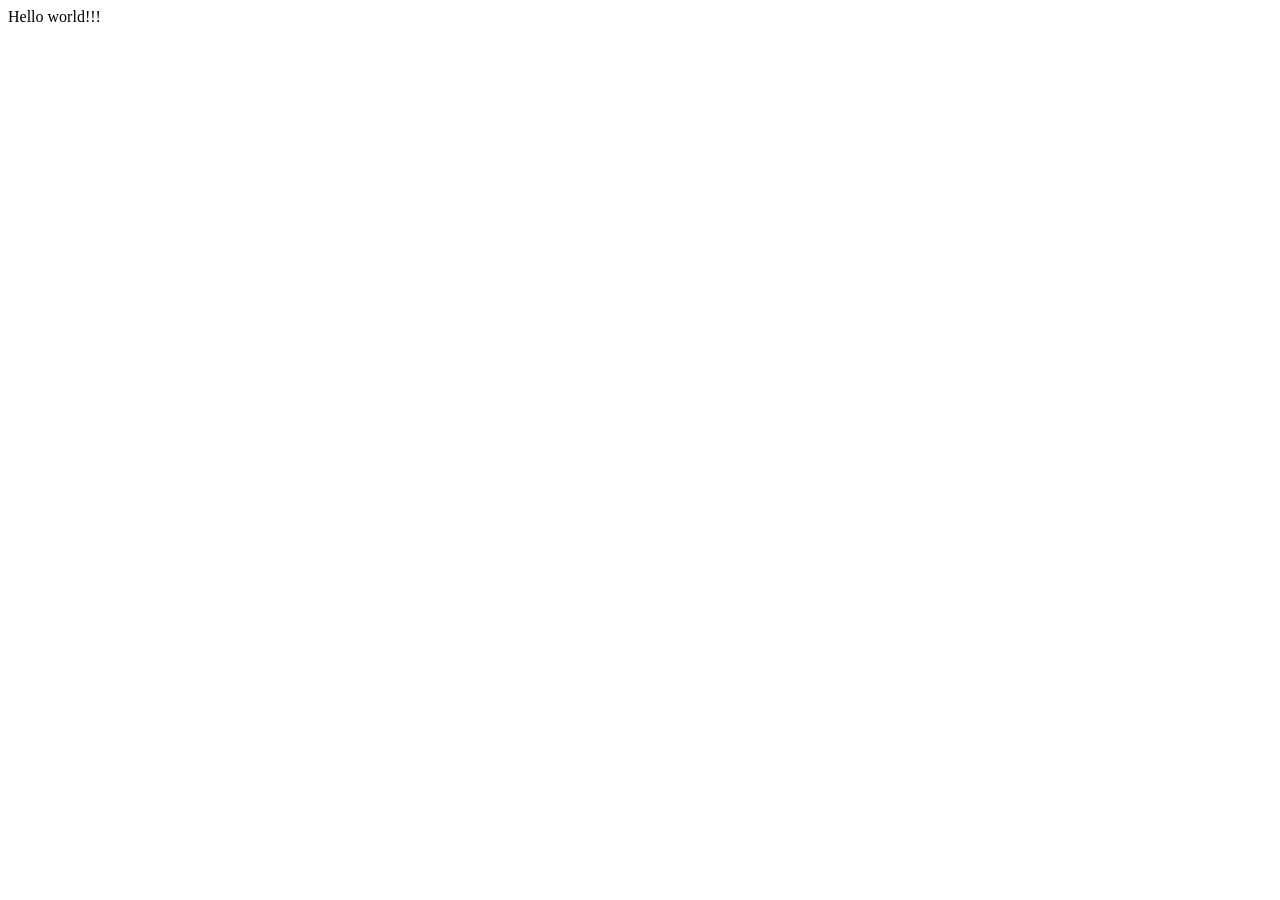
==== index.html @ 6c28f309 "Update index.html" ====
<html>
<head>
	<script>
	(function(I,n,f,o,b,i,p){
	I[b]=I[b]||function(){(I[b].q=I[b].q||[]).push(arguments)};
	I[b].t=1*new Date();i=n.createElement(f);i.async=1;i.src=o;
	p=n.getElementsByTagName(f)[0];p.parentNode.insertBefore(i,p)})
	(window,document,'script','https://livechat.infobip.com/widget.js','liveChat');
	
	liveChat('init', '9d4415fe-20f4-46cb-b351-eab31178dff6');
	</script>
</head>
<body>
Hello world!!!
</body>
</html>
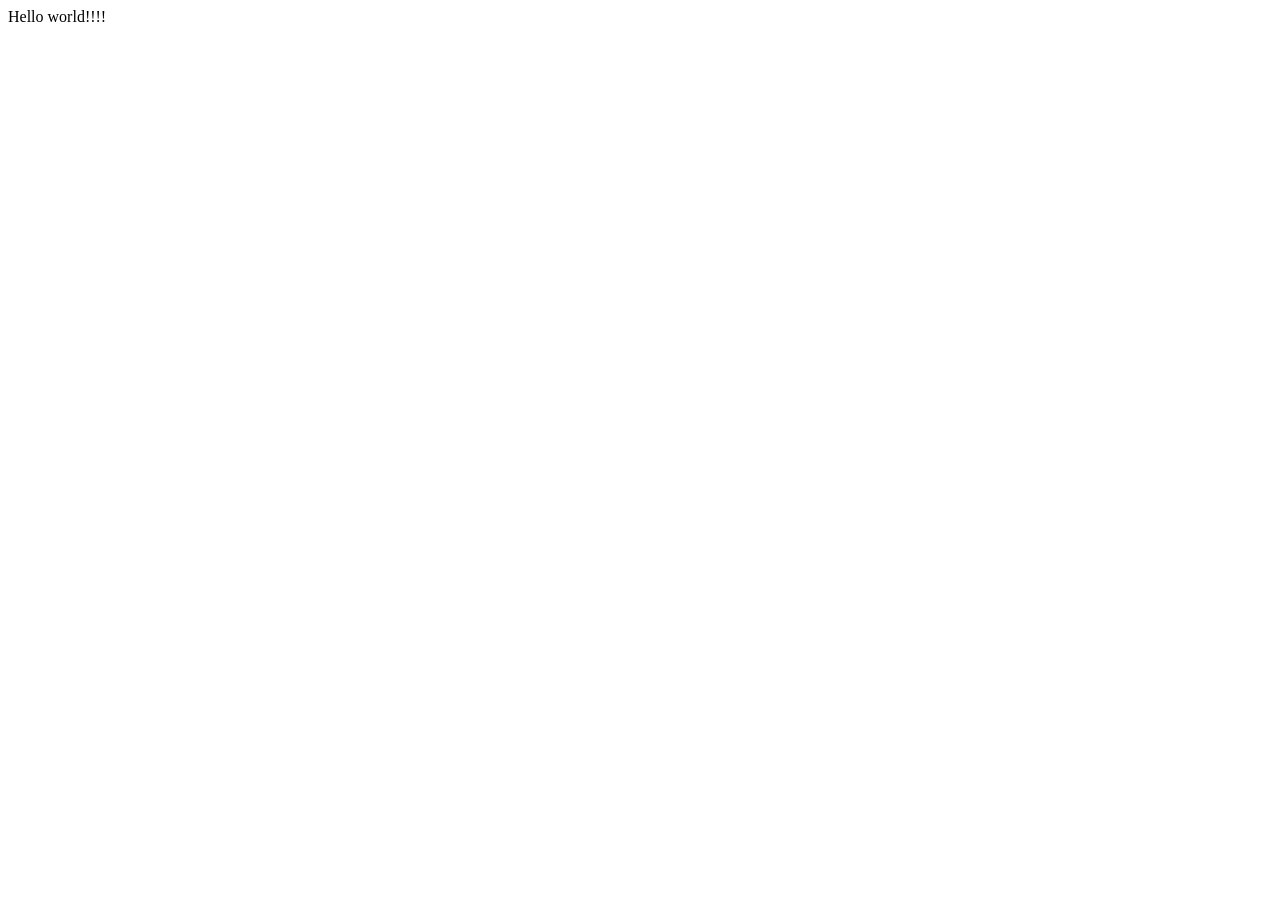
==== commit ccf8b290: "Update index.html" ====
--- a/index.html
+++ b/index.html
@@ -11,6 +11,6 @@
 	</script>
 </head>
 <body>
-Hello world!!!
+Hello world!!!!
 </body>
 </html>
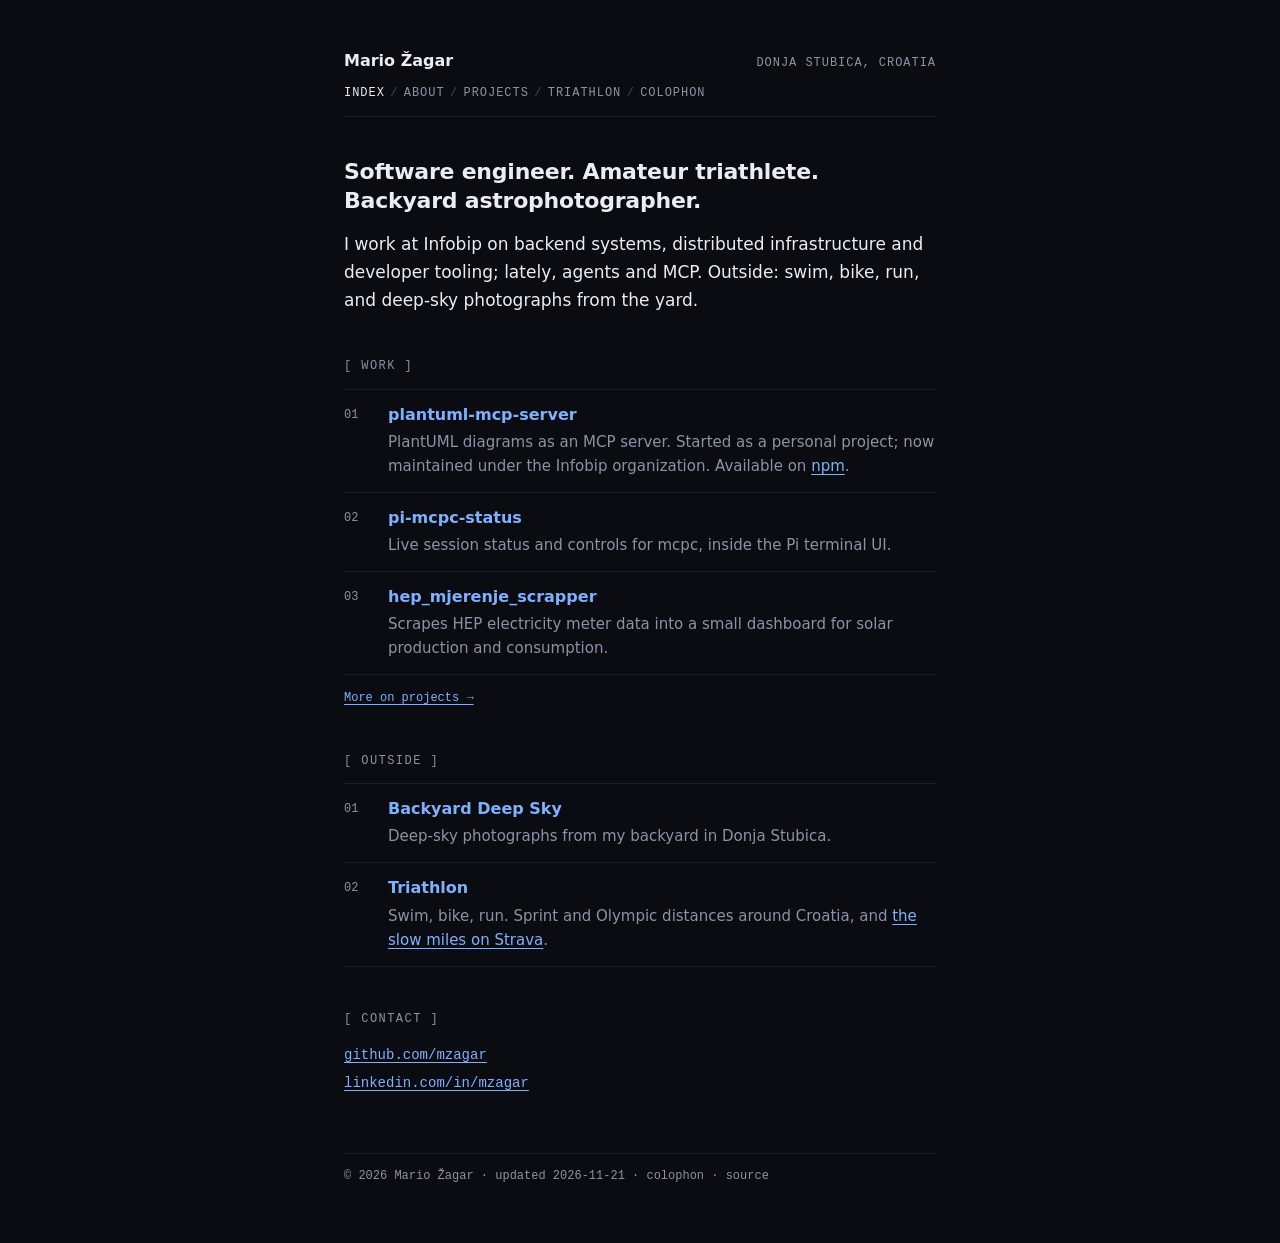
==== commit 55d70c5a: "Replace placeholder with a plain personal index Add a shared stylesheet, favicon, and pages for abou" ====
--- a/index.html
+++ b/index.html
@@ -1,16 +1,99 @@
-<html>
+<!DOCTYPE html>
+<html lang="en">
 <head>
-	<script>
-	(function(I,n,f,o,b,i,p){
-	I[b]=I[b]||function(){(I[b].q=I[b].q||[]).push(arguments)};
-	I[b].t=1*new Date();i=n.createElement(f);i.async=1;i.src=o;
-	p=n.getElementsByTagName(f)[0];p.parentNode.insertBefore(i,p)})
-	(window,document,'script','https://livechat.infobip.com/widget.js','liveChat');
-	
-	liveChat('init', '9d4415fe-20f4-46cb-b351-eab31178dff6');
-	</script>
+<meta charset="utf-8">
+<meta name="viewport" content="width=device-width, initial-scale=1">
+<title>Mario Žagar — software engineer</title>
+<meta name="description" content="Mario Žagar, software engineer in Donja Stubica, Croatia. Backend systems, developer tooling, triathlon and deep-sky photography.">
+<link rel="canonical" href="https://mzagar.github.io/">
+<meta name="theme-color" content="#0a0c11">
+<meta property="og:type" content="website">
+<meta property="og:site_name" content="Mario Žagar">
+<meta property="og:title" content="Mario Žagar — software engineer">
+<meta property="og:description" content="Backend systems, developer tooling, triathlon and deep-sky photography.">
+<meta property="og:url" content="https://mzagar.github.io/">
+<meta name="twitter:card" content="summary">
+<link rel="icon" href="/favicon.svg" type="image/svg+xml">
+<link rel="stylesheet" href="/style.css">
 </head>
 <body>
-Hello world!!!!
+<div class="wrap">
+
+<header class="site-head">
+  <div class="row">
+    <a class="site-name" href="/">Mario Žagar</a>
+    <span class="site-place">Donja Stubica, Croatia</span>
+  </div>
+  <nav class="site-nav" aria-label="Site">
+    <a href="/" aria-current="page">index</a><span class="sep">/</span><a href="/about/">about</a><span class="sep">/</span><a href="/projects/">projects</a><span class="sep">/</span><a href="/triathlon/">triathlon</a><span class="sep">/</span><a href="/colophon/">colophon</a>
+  </nav>
+</header>
+
+<main>
+  <h1>Software engineer. Amateur triathlete. Backyard astrophotographer.</h1>
+  <p class="lede">I work at Infobip on backend systems, distributed infrastructure and developer tooling; lately, agents and MCP. Outside: swim, bike, run, and deep-sky photographs from the yard.</p>
+
+  <section>
+    <h2>[ work ]</h2>
+    <ol class="entries">
+      <li>
+        <span class="num">01</span>
+        <div>
+          <p class="entry-title"><a href="https://github.com/infobip/plantuml-mcp-server">plantuml-mcp-server</a></p>
+          <p class="entry-desc">PlantUML diagrams as an MCP server. Started as a personal project; now maintained under the Infobip organization. Available on <a href="https://www.npmjs.com/package/plantuml-mcp-server">npm</a>.</p>
+        </div>
+      </li>
+      <li>
+        <span class="num">02</span>
+        <div>
+          <p class="entry-title"><a href="https://github.com/mzagar/pi-mcpc-status">pi-mcpc-status</a></p>
+          <p class="entry-desc">Live session status and controls for mcpc, inside the Pi terminal UI.</p>
+        </div>
+      </li>
+      <li>
+        <span class="num">03</span>
+        <div>
+          <p class="entry-title"><a href="https://github.com/mzagar/hep_mjerenje_scrapper">hep_mjerenje_scrapper</a></p>
+          <p class="entry-desc">Scrapes HEP electricity meter data into a small dashboard for solar production and consumption.</p>
+        </div>
+      </li>
+    </ol>
+    <p class="more"><a href="/projects/">More on projects &rarr;</a></p>
+  </section>
+
+  <section>
+    <h2>[ outside ]</h2>
+    <ol class="entries">
+      <li>
+        <span class="num">01</span>
+        <div>
+          <p class="entry-title"><a href="/astro-photos/">Backyard Deep Sky</a></p>
+          <p class="entry-desc">Deep-sky photographs from my backyard in Donja Stubica.</p>
+        </div>
+      </li>
+      <li>
+        <span class="num">02</span>
+        <div>
+          <p class="entry-title"><a href="/triathlon/">Triathlon</a></p>
+          <p class="entry-desc">Swim, bike, run. Sprint and Olympic distances around Croatia, and <a href="https://strava.app.link/tcmy3YL5e8b">the slow miles on Strava</a>.</p>
+        </div>
+      </li>
+    </ol>
+  </section>
+
+  <section>
+    <h2>[ contact ]</h2>
+    <p class="contact-lines">
+      <a href="https://github.com/mzagar">github.com/mzagar</a><br>
+      <a href="https://www.linkedin.com/in/mzagar/">linkedin.com/in/mzagar</a>
+    </p>
+  </section>
+</main>
+
+<footer class="site-foot">
+  <p>© 2026 Mario Žagar · updated 2026-11-21 · <a href="/colophon/">colophon</a> · <a href="https://github.com/mzagar/mzagar.github.io">source</a></p>
+</footer>
+
+</div>
 </body>
 </html>
--- a/style.css
+++ b/style.css
@@ -0,0 +1,351 @@
+/* mzagar.github.io — plain HTML, one stylesheet, no build, no trackers */
+
+:root {
+  --bg: #0a0c11;
+  --fg: #e9edf5;
+  --muted: #8b93a7;
+  --accent: #7fb0ff;
+  --line: rgba(255, 255, 255, 0.08);
+  --sans: system-ui, -apple-system, "Segoe UI", Roboto, Helvetica, Arial, sans-serif;
+  --mono: ui-monospace, SFMono-Regular, Menlo, Consolas, "Liberation Mono", monospace;
+}
+
+* {
+  box-sizing: border-box;
+}
+
+html {
+  color-scheme: dark;
+}
+
+body {
+  margin: 0;
+  background: var(--bg);
+  color: var(--fg);
+  font: 16px/1.65 var(--sans);
+  -webkit-font-smoothing: antialiased;
+}
+
+.wrap {
+  max-width: 640px;
+  margin: 0 auto;
+  padding: 48px 24px 56px;
+}
+
+a {
+  color: var(--accent);
+  text-decoration: underline;
+  text-decoration-thickness: 1px;
+  text-underline-offset: 3px;
+}
+
+a:hover {
+  color: #a9c9ff;
+}
+
+a:focus-visible {
+  outline: 2px solid var(--accent);
+  outline-offset: 3px;
+}
+
+/* header */
+
+.site-head {
+  border-bottom: 1px solid var(--line);
+  padding-bottom: 12px;
+}
+
+.site-head .row {
+  display: flex;
+  flex-wrap: wrap;
+  align-items: baseline;
+  justify-content: space-between;
+  gap: 4px 16px;
+}
+
+.site-name {
+  color: var(--fg);
+  font-weight: 600;
+  text-decoration: none;
+}
+
+.site-name:hover {
+  color: var(--accent);
+}
+
+.site-place {
+  color: var(--muted);
+  font: 12px/1.4 var(--mono);
+  letter-spacing: 0.08em;
+  text-transform: uppercase;
+}
+
+.site-nav {
+  display: flex;
+  flex-wrap: wrap;
+  align-items: baseline;
+  margin-top: 10px;
+  color: var(--muted);
+  font: 12px/1.6 var(--mono);
+  letter-spacing: 0.08em;
+  text-transform: uppercase;
+}
+
+.site-nav a {
+  color: var(--muted);
+  text-decoration: none;
+}
+
+.site-nav a:hover {
+  color: var(--accent);
+}
+
+.site-nav a[aria-current="page"] {
+  color: var(--fg);
+}
+
+.site-nav .sep {
+  padding: 0 0.45em;
+  opacity: 0.45;
+}
+
+/* text */
+
+main {
+  padding-top: 40px;
+}
+
+h1 {
+  margin: 0 0 14px;
+  font-size: 1.375rem;
+  font-weight: 600;
+  line-height: 1.35;
+  letter-spacing: -0.01em;
+}
+
+.lede {
+  margin: 0;
+  font-size: 1.0625rem;
+}
+
+.lede + .lede {
+  margin-top: 1em;
+}
+
+p {
+  margin: 0 0 1em;
+}
+
+p:last-child {
+  margin-bottom: 0;
+}
+
+code {
+  font-family: var(--mono);
+  font-size: 0.875em;
+}
+
+section {
+  margin-top: 44px;
+}
+
+h2 {
+  margin: 0 0 14px;
+  color: var(--muted);
+  font: 400 12px/1.4 var(--mono);
+  letter-spacing: 0.12em;
+  text-transform: uppercase;
+}
+
+/* numbered index entries */
+
+ol.entries {
+  margin: 0;
+  padding: 0;
+  list-style: none;
+}
+
+ol.entries li {
+  display: grid;
+  grid-template-columns: 2rem 1fr;
+  gap: 0 12px;
+  padding: 14px 0;
+  border-top: 1px solid var(--line);
+}
+
+ol.entries li:last-child {
+  border-bottom: 1px solid var(--line);
+}
+
+.num {
+  color: var(--muted);
+  font: 12px/1.9 var(--mono);
+}
+
+.entry-title {
+  margin: 0;
+  font-weight: 600;
+  line-height: 1.4;
+}
+
+.entry-title a {
+  text-decoration: none;
+}
+
+.entry-title a:hover {
+  text-decoration: underline;
+}
+
+.entry-desc {
+  margin: 0.25em 0 0;
+  color: var(--muted);
+  font-size: 0.9375rem;
+  line-height: 1.6;
+}
+
+.more {
+  margin-top: 14px;
+  font: 12px/1.6 var(--mono);
+}
+
+/* key/value lines */
+
+ul.facts {
+  margin: 0;
+  padding: 0;
+  list-style: none;
+}
+
+ul.facts li {
+  display: grid;
+  grid-template-columns: 7.5rem 1fr;
+  gap: 8px;
+  padding: 6px 0;
+  border-top: 1px solid var(--line);
+}
+
+ul.facts li:last-child {
+  border-bottom: 1px solid var(--line);
+}
+
+.fact-label {
+  color: var(--muted);
+  font: 12px/1.9 var(--mono);
+  letter-spacing: 0.08em;
+  text-transform: uppercase;
+}
+
+/* contact */
+
+.contact-lines {
+  margin: 0;
+  font: 14px/2 var(--mono);
+}
+
+/* tables */
+
+.table-wrap {
+  overflow-x: auto;
+}
+
+table {
+  width: 100%;
+  border-collapse: collapse;
+  font-size: 0.9375rem;
+}
+
+th,
+td {
+  padding: 8px 10px 8px 0;
+  border-top: 1px solid var(--line);
+  text-align: left;
+  vertical-align: top;
+}
+
+tr:last-child td {
+  border-bottom: 1px solid var(--line);
+}
+
+th {
+  color: var(--muted);
+  font: 400 12px/1.4 var(--mono);
+  letter-spacing: 0.08em;
+  text-transform: uppercase;
+}
+
+td.num,
+th.num {
+  font-family: var(--mono);
+  font-size: 0.875rem;
+  white-space: nowrap;
+}
+
+td .small {
+  display: block;
+  color: var(--muted);
+  font-size: 0.8125rem;
+}
+
+/* footer */
+
+.site-foot {
+  margin-top: 56px;
+  padding-top: 12px;
+  border-top: 1px solid var(--line);
+  color: var(--muted);
+  font: 12px/1.7 var(--mono);
+}
+
+.site-foot a {
+  color: var(--muted);
+  text-decoration: none;
+}
+
+.site-foot a:hover {
+  color: var(--accent);
+}
+
+@media (max-width: 480px) {
+  .wrap {
+    padding: 32px 20px 40px;
+  }
+
+  h1 {
+    font-size: 1.25rem;
+  }
+
+  ol.entries li {
+    grid-template-columns: 1.6rem 1fr;
+    gap: 0 8px;
+  }
+
+  .site-nav {
+    column-gap: 0.9em;
+  }
+
+  .site-nav .sep {
+    display: none;
+  }
+
+  ul.facts li {
+    grid-template-columns: 6rem 1fr;
+  }
+}
+
+@media print {
+  :root {
+    --bg: #fff;
+    --fg: #111;
+    --muted: #444;
+    --accent: #111;
+    --line: #ccc;
+  }
+
+  html {
+    color-scheme: light;
+  }
+
+  .wrap {
+    padding: 0;
+  }
+}
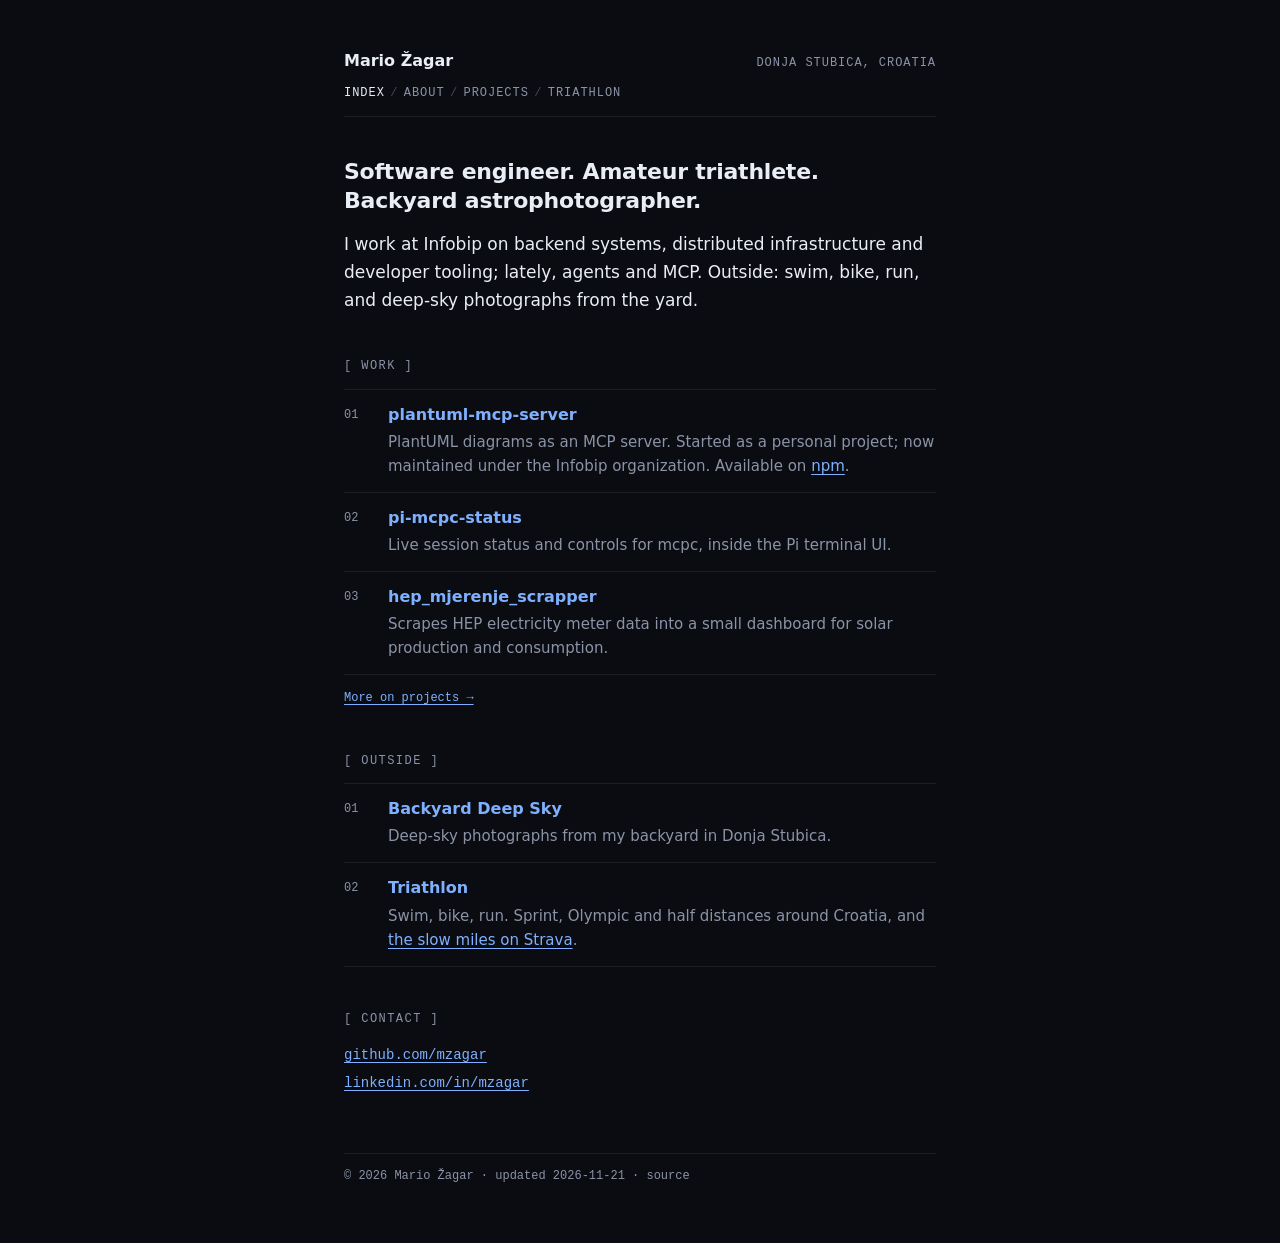
==== commit ce00be90: "Expand triathlon results, add DevilutionX port, remove colophon" ====
--- a/index.html
+++ b/index.html
@@ -25,7 +25,7 @@
     <span class="site-place">Donja Stubica, Croatia</span>
   </div>
   <nav class="site-nav" aria-label="Site">
-    <a href="/" aria-current="page">index</a><span class="sep">/</span><a href="/about/">about</a><span class="sep">/</span><a href="/projects/">projects</a><span class="sep">/</span><a href="/triathlon/">triathlon</a><span class="sep">/</span><a href="/colophon/">colophon</a>
+    <a href="/" aria-current="page">index</a><span class="sep">/</span><a href="/about/">about</a><span class="sep">/</span><a href="/projects/">projects</a><span class="sep">/</span><a href="/triathlon/">triathlon</a>
   </nav>
 </header>
 
@@ -75,7 +75,7 @@
         <span class="num">02</span>
         <div>
           <p class="entry-title"><a href="/triathlon/">Triathlon</a></p>
-          <p class="entry-desc">Swim, bike, run. Sprint and Olympic distances around Croatia, and <a href="https://strava.app.link/tcmy3YL5e8b">the slow miles on Strava</a>.</p>
+          <p class="entry-desc">Swim, bike, run. Sprint, Olympic and half distances around Croatia, and <a href="https://strava.app.link/tcmy3YL5e8b">the slow miles on Strava</a>.</p>
         </div>
       </li>
     </ol>
@@ -91,7 +91,7 @@
 </main>
 
 <footer class="site-foot">
-  <p>© 2026 Mario Žagar · updated 2026-11-21 · <a href="/colophon/">colophon</a> · <a href="https://github.com/mzagar/mzagar.github.io">source</a></p>
+  <p>© 2026 Mario Žagar · updated 2026-11-21 · <a href="https://github.com/mzagar/mzagar.github.io">source</a></p>
 </footer>
 
 </div>
--- a/style.css
+++ b/style.css
@@ -208,6 +208,49 @@
   font: 12px/1.6 var(--mono);
 }
 
+/* featured races */
+
+ol.races {
+  margin: 0;
+  padding: 0;
+  list-style: none;
+}
+
+ol.races li {
+  display: grid;
+  grid-template-columns: 2rem 1fr auto;
+  gap: 0 12px;
+  padding: 16px 0;
+  border-top: 1px solid var(--line);
+}
+
+ol.races li:last-child {
+  border-bottom: 1px solid var(--line);
+}
+
+.race-name {
+  margin: 0;
+  font-weight: 600;
+  line-height: 1.4;
+}
+
+.race-meta,
+.race-splits {
+  margin: 0.3em 0 0;
+  color: var(--muted);
+  font: 12px/1.7 var(--mono);
+}
+
+.race-splits {
+  letter-spacing: 0.01em;
+}
+
+.race-time {
+  color: var(--fg);
+  font: 1.25rem/1.4 var(--mono);
+  white-space: nowrap;
+}
+
 /* key/value lines */
 
 ul.facts {
@@ -314,9 +357,16 @@
     font-size: 1.25rem;
   }
 
-  ol.entries li {
+  ol.entries li,
+  ol.races li {
     grid-template-columns: 1.6rem 1fr;
     gap: 0 8px;
+  }
+
+  .race-time {
+    grid-column: 2;
+    margin-top: 0.35em;
+    font-size: 1.1rem;
   }
 
   .site-nav {
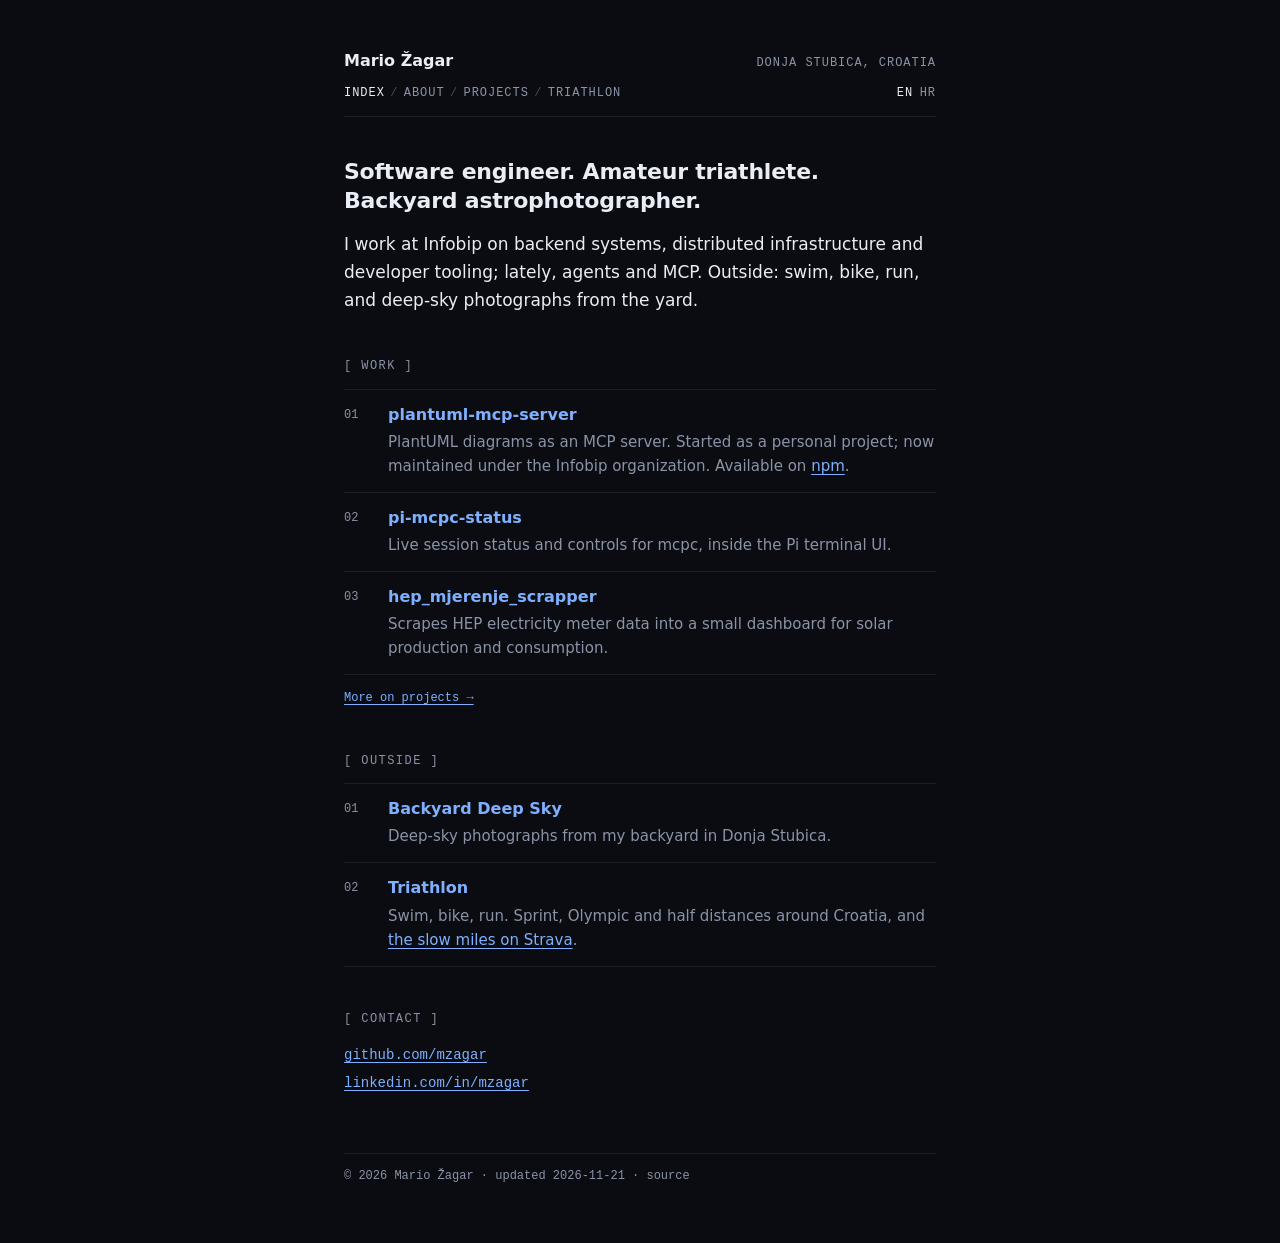
==== commit 7e6bd0fc: "Add Croatian pages with language detection" ====
--- a/index.html
+++ b/index.html
@@ -6,15 +6,21 @@
 <title>Mario Žagar — software engineer</title>
 <meta name="description" content="Mario Žagar, software engineer in Donja Stubica, Croatia. Backend systems, developer tooling, triathlon and deep-sky photography.">
 <link rel="canonical" href="https://mzagar.github.io/">
+<link rel="alternate" hreflang="en" href="https://mzagar.github.io/">
+<link rel="alternate" hreflang="hr" href="https://mzagar.github.io/hr/">
+<link rel="alternate" hreflang="x-default" href="https://mzagar.github.io/">
 <meta name="theme-color" content="#0a0c11">
 <meta property="og:type" content="website">
 <meta property="og:site_name" content="Mario Žagar">
 <meta property="og:title" content="Mario Žagar — software engineer">
 <meta property="og:description" content="Backend systems, developer tooling, triathlon and deep-sky photography.">
 <meta property="og:url" content="https://mzagar.github.io/">
+<meta property="og:locale" content="en_US">
+<meta property="og:locale:alternate" content="hr_HR">
 <meta name="twitter:card" content="summary">
 <link rel="icon" href="/favicon.svg" type="image/svg+xml">
 <link rel="stylesheet" href="/style.css">
+<script src="/lang.js"></script>
 </head>
 <body>
 <div class="wrap">
@@ -26,6 +32,9 @@
   </div>
   <nav class="site-nav" aria-label="Site">
     <a href="/" aria-current="page">index</a><span class="sep">/</span><a href="/about/">about</a><span class="sep">/</span><a href="/projects/">projects</a><span class="sep">/</span><a href="/triathlon/">triathlon</a>
+    <span class="lang" role="group" aria-label="Language">
+      <span class="current" aria-current="true">EN</span><a href="/hr/" data-lang="hr" hreflang="hr" lang="hr">HR</a>
+    </span>
   </nav>
 </header>
 
--- a/style.css
+++ b/style.css
@@ -109,6 +109,19 @@
   opacity: 0.45;
 }
 
+/* language switch, pushed to the right end of the nav */
+
+.site-nav .lang {
+  display: inline-flex;
+  gap: 0.55em;
+  margin-left: auto;
+  padding-left: 0.9em;
+}
+
+.lang .current {
+  color: var(--fg);
+}
+
 /* text */
 
 main {
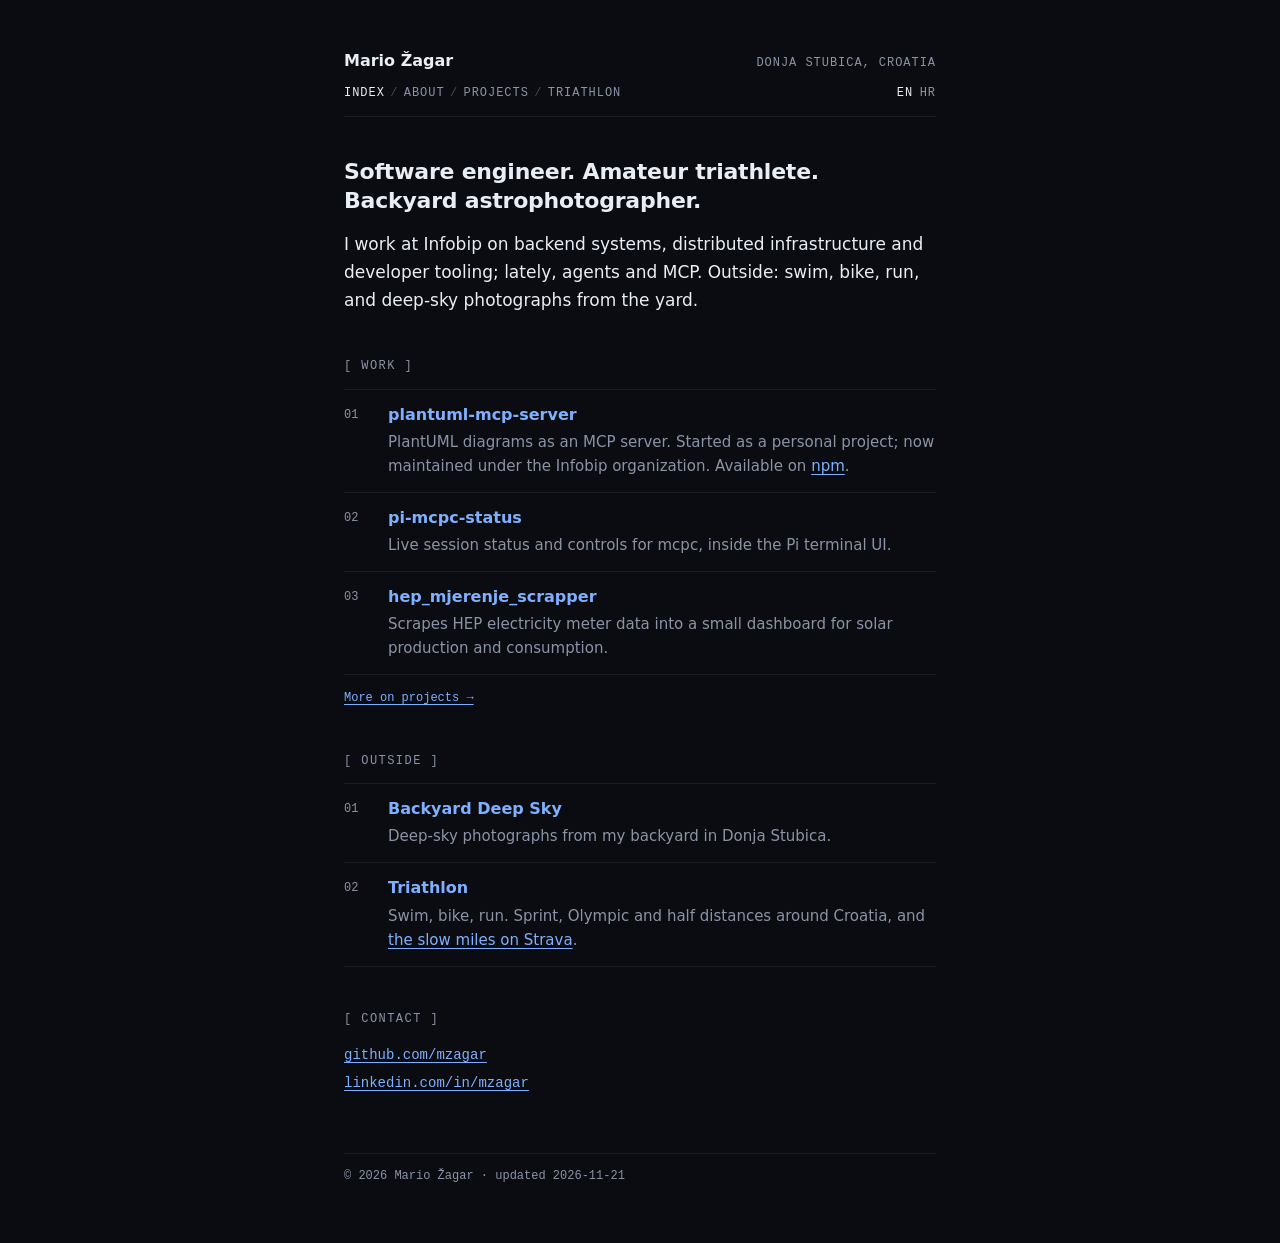
==== commit 58d568f6: "Simplify footer, drop results note" ====
--- a/index.html
+++ b/index.html
@@ -100,7 +100,7 @@
 </main>
 
 <footer class="site-foot">
-  <p>© 2026 Mario Žagar · updated 2026-11-21 · <a href="https://github.com/mzagar/mzagar.github.io">source</a></p>
+  <p>© 2026 Mario Žagar · updated 2026-11-21</p>
 </footer>
 
 </div>
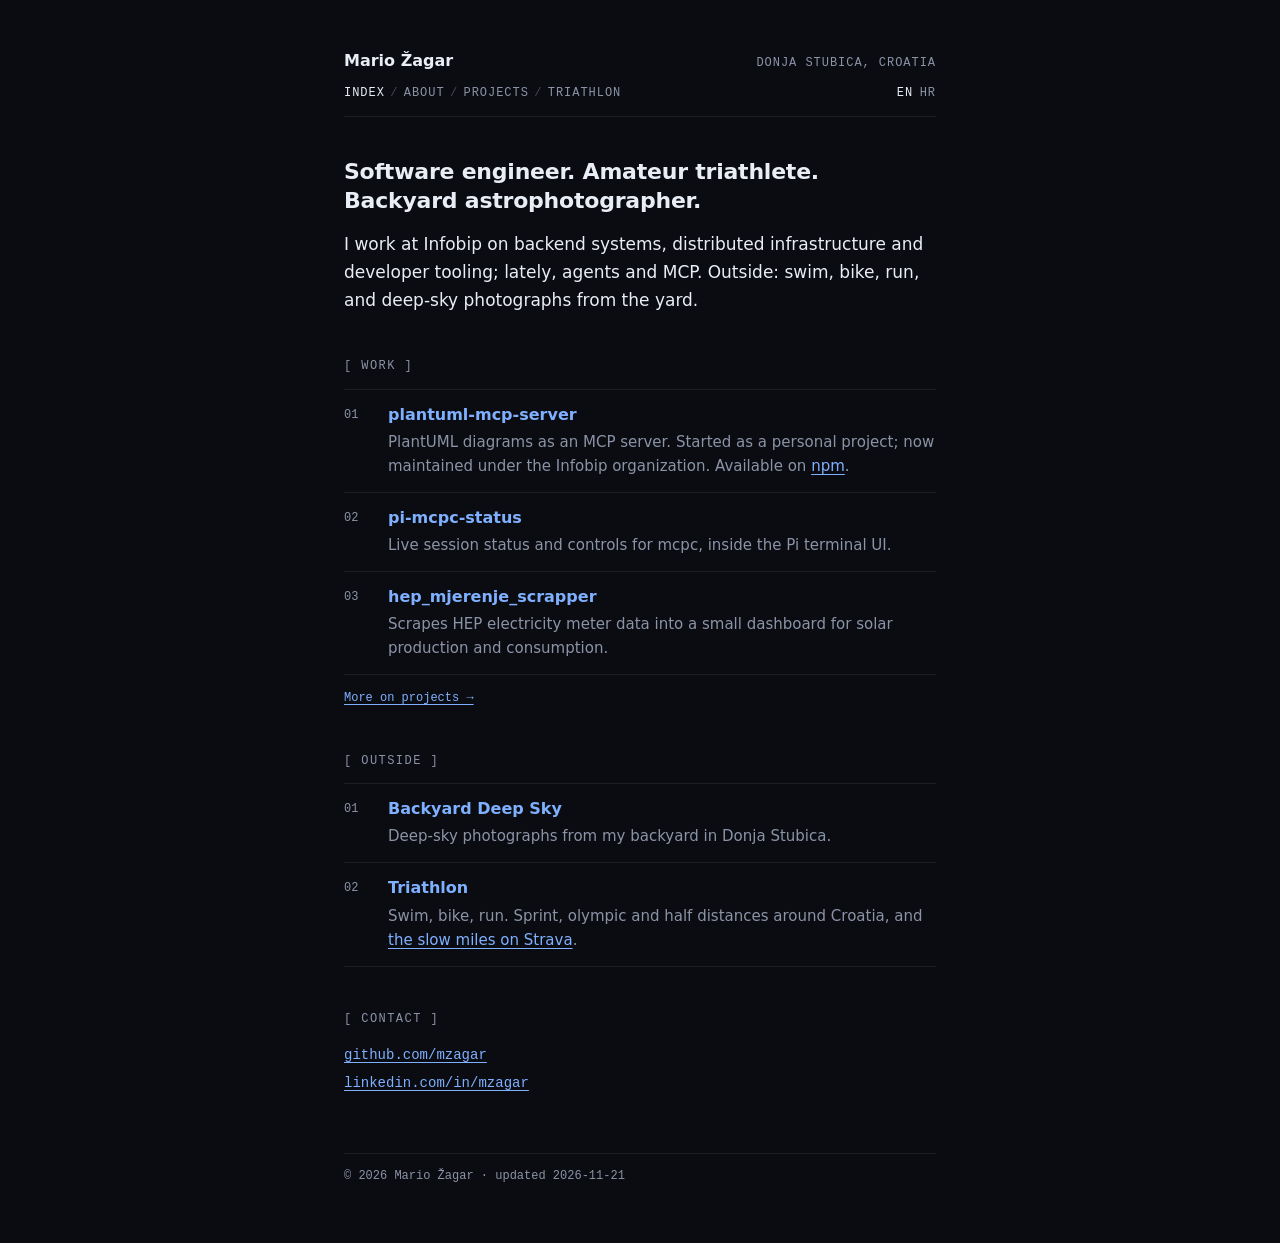
==== commit f9c9cda9: "Lowercase "olympic" where it names the distance" ====
--- a/index.html
+++ b/index.html
@@ -84,7 +84,7 @@
         <span class="num">02</span>
         <div>
           <p class="entry-title"><a href="/triathlon/">Triathlon</a></p>
-          <p class="entry-desc">Swim, bike, run. Sprint, Olympic and half distances around Croatia, and <a href="https://strava.app.link/tcmy3YL5e8b">the slow miles on Strava</a>.</p>
+          <p class="entry-desc">Swim, bike, run. Sprint, olympic and half distances around Croatia, and <a href="https://strava.app.link/tcmy3YL5e8b">the slow miles on Strava</a>.</p>
         </div>
       </li>
     </ol>
